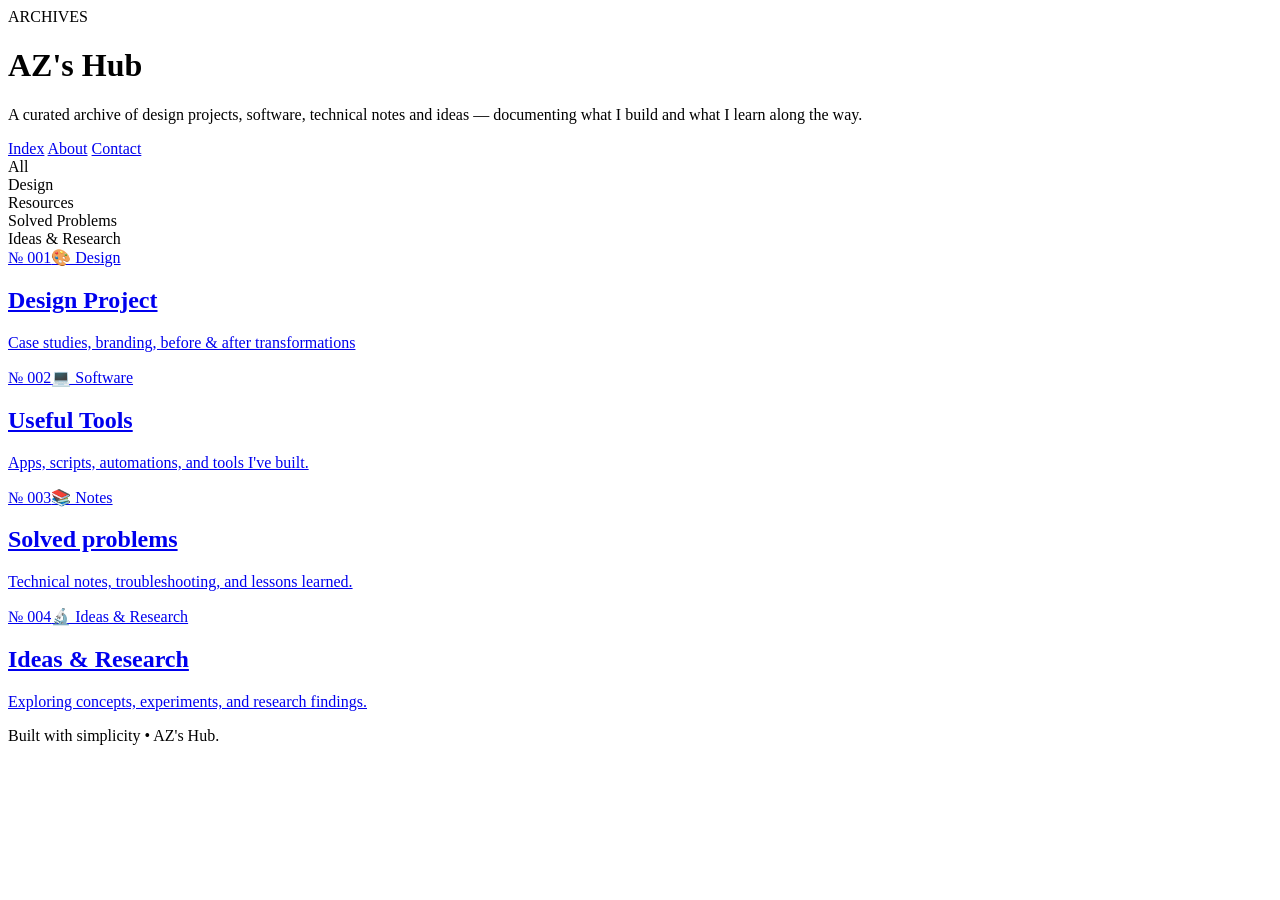
==== index.html @ 60852fb8 "Update index.html" ====
<!DOCTYPE html>
<html lang="en">
<head>
<meta charset="UTF-8">
<meta name="viewport" content="width=device-width, initial-scale=1.0">
<title>AZ's Hub</title>
<link rel="preconnect" href="https://fonts.googleapis.com">
<link href="https://fonts.googleapis.com/css2?family=Inter:wght@400;500;600;700&display=swap" rel="stylesheet">
<link rel="stylesheet" href="assets/css/style.css">
</head>
<body>

<div class="bg"><div class="orb o1"></div><div class="orb o2"></div><div class="orb o3"></div></div>
<div class="cursor-glow"></div>

<header class="site-header">
  <div class="wrap hero">
    <div class="id">ARCHIVES</div>
    <h1>AZ's Hub</h1>
    <p>A curated archive of design projects, software, technical notes and ideas — documenting what I build and what I learn along the way.</p>
    <nav>
      <a href="index.html">Index</a>
      <a href="#" onclick="return false;">About</a>
      <a href="#" onclick="return false;">Contact</a>
    </nav>
  </div>
</header>

<main class="wrap">

  <div class="filters">
    <div class="filter-flag active" data-type="all">All</div>
    <div class="filter-flag" data-type="design">Design</div>
    <div class="filter-flag" data-type="software">Resources</div>
    <div class="filter-flag" data-type="notes">Solved Problems</div>
    <div class="filter-flag" data-type="ideas & research">Ideas & Research</div>
  </div>

  <div class="catalog">

    <a class="entry" data-type="design" href="design/example-project.html">
      <div class="meta"><span>№ 001</span><span class="tag">🎨 Design</span></div>
      <h2>Design Project</h2>
      <p>Case studies, branding, before & after transformations</p>
    </a>

    <a class="entry" data-type="software" href="software/example-tool.html">
      <div class="meta"><span>№ 002</span><span class="tag">💻 Software</span></div>
      <h2>Useful Tools</h2>
      <p>Apps, scripts, automations, and tools I've built.</p>
    </a>

    <a class="entry" data-type="notes" href="notes/example-note.html">
      <div class="meta"><span>№ 003</span><span class="tag">📚 Notes</span></div>
      <h2>Solved problems</h2>
      <p>Technical notes, troubleshooting, and lessons learned.</p>
    </a>
    
        <a class="entry" data-type="ideas & research" href="ideas%20%26%20research/example-idea.html">
      <div class="meta"><span>№ 004</span><span class="tag">🔬 Ideas & Research</span></div>
      <h2>Ideas & Research</h2>
      <p>Exploring concepts, experiments, and research findings.</p>
    </a>

  </div>

</main>

<footer class="site-footer">Built with simplicity • AZ's Hub.</footer>

<script src="assets/js/main.js"></script>
</body>
</html>
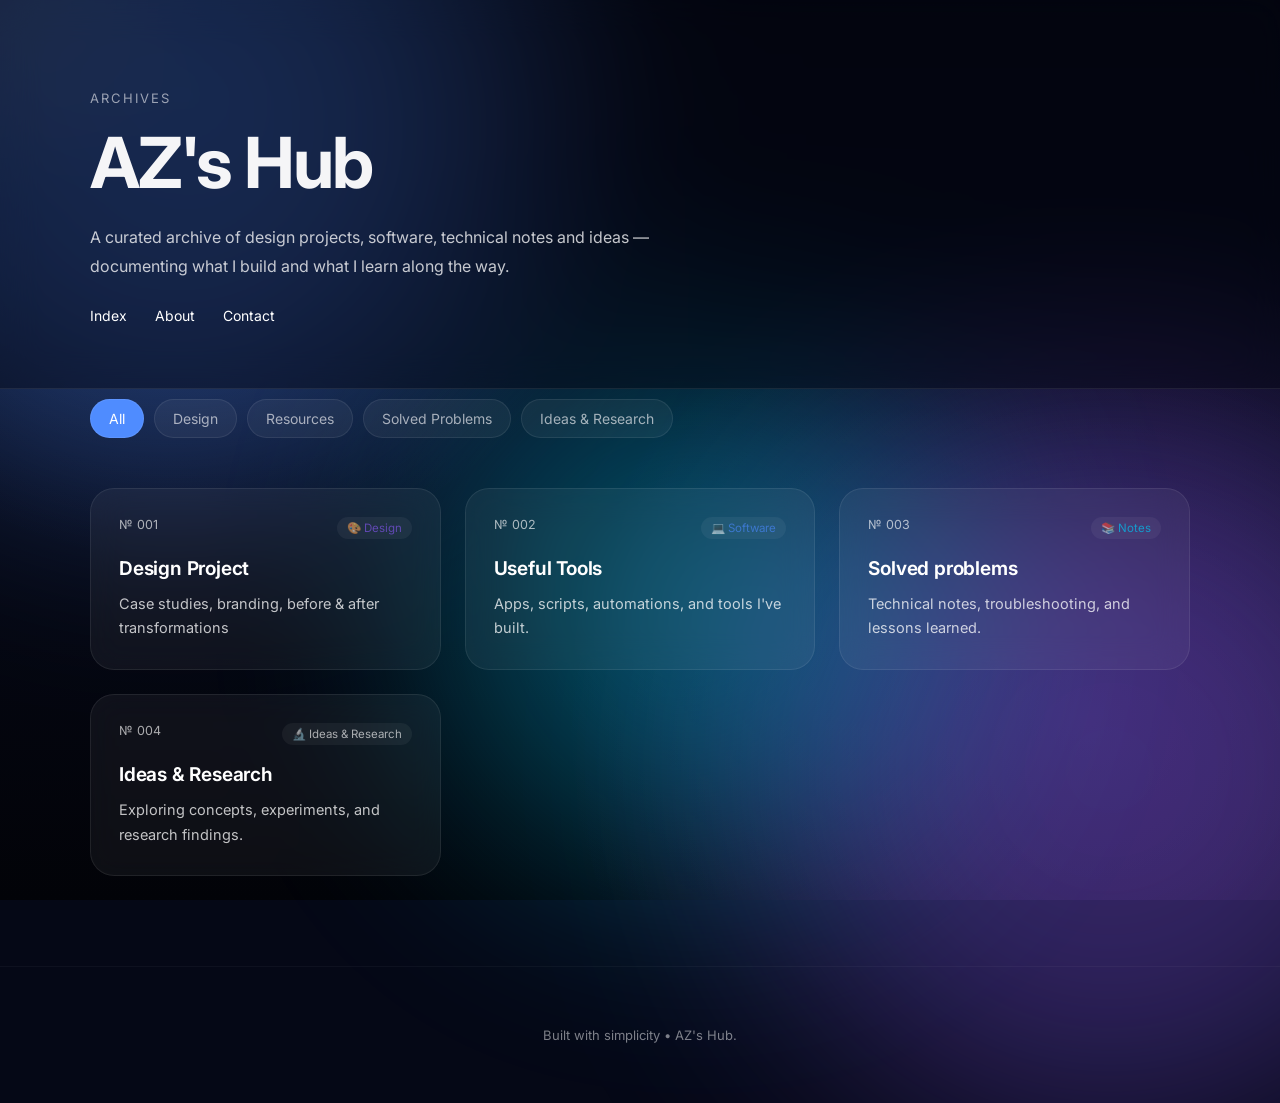
==== commit de2d0838: "Initial commit" ====
--- a/index.html
+++ b/index.html
@@ -3,7 +3,7 @@
 <head>
 <meta charset="UTF-8">
 <meta name="viewport" content="width=device-width, initial-scale=1.0">
-<title>AZ's Hub</title>
+<title>Your Name — Hub</title>
 <link rel="preconnect" href="https://fonts.googleapis.com">
 <link href="https://fonts.googleapis.com/css2?family=Inter:wght@400;500;600;700&display=swap" rel="stylesheet">
 <link rel="stylesheet" href="assets/css/style.css">
--- a/assets/css/style.css
+++ b/assets/css/style.css
@@ -0,0 +1,292 @@
+/* =========================================================
+   TOKENS — dark glass over drifting color orbs, cursor glow,
+   scroll-reactive hero. Matches the reference direction.
+   ========================================================= */
+:root {
+  --ink: #f5f5f7;
+  --ink-soft: rgba(245,245,247,0.65);
+  --ink-faint: rgba(245,245,247,0.45);
+
+  --glass: rgba(255,255,255,0.05);
+  --glass-strong: rgba(255,255,255,0.08);
+  --glass-border: rgba(255,255,255,0.08);
+
+  --accent-blue: #4f8cff;
+  --accent-purple: #8b5cf6;
+  --accent-cyan: #00d4ff;
+
+  --tag-design: var(--accent-purple);
+  --tag-software: var(--accent-blue);
+  --tag-notes: var(--accent-cyan);
+
+  --font: 'Inter', -apple-system, BlinkMacSystemFont, 'Segoe UI', Roboto, sans-serif;
+
+  --r-lg: 24px;
+  --r-md: 16px;
+  --r-sm: 10px;
+
+  --ease: cubic-bezier(0.25, 0.46, 0.45, 0.94);
+}
+
+* { margin: 0; padding: 0; box-sizing: border-box; }
+html { scroll-behavior: smooth; }
+
+body {
+  font-family: var(--font);
+  background: #050816;
+  color: var(--ink);
+  overflow-x: hidden;
+}
+
+a { color: inherit; }
+
+/* ---------- Background: base gradient + drifting orbs ---------- */
+
+.bg {
+  position: fixed;
+  inset: 0;
+  z-index: -2;
+  background:
+    radial-gradient(circle at 15% 10%, #4f8cff33 0, transparent 35%),
+    radial-gradient(circle at 85% 80%, #8b5cf633 0, transparent 40%),
+    linear-gradient(180deg, #02040b, #050816, #020308);
+}
+
+.orb {
+  position: absolute;
+  border-radius: 50%;
+  filter: blur(120px);
+  opacity: 0.35;
+  animation: drift 28s ease-in-out infinite alternate;
+}
+.orb.o1 { width: 700px; height: 700px; background: var(--accent-blue); top: -220px; left: -180px; }
+.orb.o2 { width: 700px; height: 700px; background: var(--accent-purple); right: -180px; bottom: -220px; animation-duration: 36s; }
+.orb.o3 { width: 500px; height: 500px; background: var(--accent-cyan); left: 35%; top: 40%; animation-duration: 42s; }
+
+@keyframes drift {
+  0%   { transform: translate(0, 0) scale(1); }
+  50%  { transform: translate(80px, -50px) scale(1.1); }
+  100% { transform: translate(-60px, 70px) scale(0.95); }
+}
+
+.cursor-glow {
+  position: fixed;
+  width: 420px; height: 420px;
+  border-radius: 50%;
+  pointer-events: none;
+  background: radial-gradient(circle, rgba(255,255,255,0.08), transparent 70%);
+  transform: translate(-50%, -50%);
+  filter: blur(30px);
+  z-index: -1;
+}
+
+@media (prefers-reduced-motion: reduce) {
+  .orb { animation: none; }
+  .cursor-glow { display: none; }
+}
+@media (hover: none) {
+  .cursor-glow { display: none; }
+}
+
+.wrap { width: min(1100px, 92%); margin: auto; }
+
+/* ---------- Header / hero ---------- */
+
+.site-header {
+  position: sticky;
+  top: 0;
+  z-index: 10;
+  background: rgba(5,8,22,0.45);
+  backdrop-filter: blur(18px);
+  -webkit-backdrop-filter: blur(18px);
+  border-bottom: 1px solid var(--glass-border);
+}
+
+.hero {
+  padding: 90px 0 60px;
+  will-change: transform;
+}
+
+.hero .id { opacity: 0.6; letter-spacing: 2px; font-size: 13px; margin-bottom: 14px; }
+.hero h1 { font-size: clamp(2.6rem, 6vw, 4.4rem); letter-spacing: -2px; font-weight: 700; margin-bottom: 18px; }
+.hero p { max-width: 620px; opacity: 0.8; line-height: 1.8; font-size: 16px; margin-bottom: 26px; }
+
+.hero nav { display: flex; gap: 28px; }
+.hero nav a {
+  color: #fff;
+  text-decoration: none;
+  font-size: 14px;
+  position: relative;
+  padding-bottom: 4px;
+}
+.hero nav a::after {
+  content: "";
+  position: absolute;
+  left: 0; bottom: -2px;
+  width: 0; height: 2px;
+  background: var(--accent-purple);
+  transition: width 0.3s var(--ease);
+}
+.hero nav a:hover::after { width: 100%; }
+
+/* detail pages use a shorter, non-hero header */
+.detail-header { padding: 56px 0 24px; }
+.detail-header .back {
+  font-size: 14px;
+  font-weight: 600;
+  color: var(--accent-blue);
+  text-decoration: none;
+  display: inline-block;
+  margin-bottom: 22px;
+  transition: opacity 0.25s var(--ease);
+}
+.detail-header .back:hover { opacity: 0.65; }
+.detail-header .meta { font-size: 13px; color: var(--ink-soft); margin-bottom: 10px; }
+.detail-header h1 { font-size: 2.2rem; font-weight: 700; letter-spacing: -1px; }
+
+/* ---------- Filters ---------- */
+
+.filters {
+  display: flex;
+  flex-wrap: wrap;
+  gap: 10px;
+  margin: 10px 0 50px;
+}
+.filter-flag {
+  padding: 10px 18px;
+  border: 1px solid var(--glass-border);
+  border-radius: 999px;
+  background: var(--glass);
+  font-size: 14px;
+  color: var(--ink-soft);
+  cursor: pointer;
+  transition: background 0.3s var(--ease), color 0.3s var(--ease);
+  user-select: none;
+}
+.filter-flag.active, .filter-flag:hover { background: var(--accent-blue); color: #fff; }
+
+/* ---------- Catalog ---------- */
+
+.catalog {
+  display: grid;
+  grid-template-columns: repeat(auto-fit, minmax(260px, 1fr));
+  gap: 24px;
+  padding-bottom: 90px;
+}
+
+.entry {
+  position: relative;
+  padding: 28px;
+  border-radius: var(--r-lg);
+  background: var(--glass);
+  backdrop-filter: blur(16px);
+  -webkit-backdrop-filter: blur(16px);
+  border: 1px solid var(--glass-border);
+  text-decoration: none;
+  color: #fff;
+  transition: transform 0.45s var(--ease), box-shadow 0.45s var(--ease), opacity 0.45s var(--ease);
+  opacity: 0;
+  transform: translateY(35px);
+}
+.entry.show { opacity: 1; transform: none; }
+.entry:hover { transform: translateY(-8px); box-shadow: 0 20px 60px rgba(79,140,255,0.2); }
+
+.entry .meta {
+  display: flex;
+  justify-content: space-between;
+  opacity: 0.65;
+  margin-bottom: 18px;
+  font-size: 12.5px;
+}
+.entry .tag {
+  padding: 4px 10px;
+  background: var(--glass-strong);
+  border-radius: 999px;
+  font-size: 11.5px;
+}
+.entry[data-type="design"] .tag   { color: var(--tag-design); }
+.entry[data-type="software"] .tag { color: var(--tag-software); }
+.entry[data-type="notes"] .tag    { color: var(--tag-notes); }
+
+.entry h2 { font-size: 19px; font-weight: 650; margin-bottom: 6px; letter-spacing: -0.2px; }
+.entry p { opacity: 0.75; line-height: 1.7; margin-top: 12px; font-size: 14.5px; }
+.entry.hidden { display: none; }
+
+/* ---------- Detail body ---------- */
+
+.detail-body {
+  max-width: 680px;
+  padding: 34px 36px 46px;
+  margin: 0 0 80px;
+  border-radius: var(--r-lg);
+  background: var(--glass);
+  backdrop-filter: blur(16px);
+  -webkit-backdrop-filter: blur(16px);
+  border: 1px solid var(--glass-border);
+}
+.detail-body h2 { font-size: 18px; font-weight: 650; margin: 30px 0 10px; }
+.detail-body p { margin: 0 0 16px; color: var(--ink-soft); line-height: 1.75; }
+
+.figure { margin: 24px 0; }
+.figure .placeholder {
+  aspect-ratio: 4/3;
+  background: rgba(255,255,255,0.04);
+  border: 1.5px dashed var(--glass-border);
+  display: flex; align-items: center; justify-content: center;
+  font-size: 13px; color: var(--ink-faint);
+  border-radius: var(--r-md);
+}
+.figure figcaption { font-size: 12.5px; color: var(--ink-faint); margin-top: 8px; }
+
+.code-block {
+  background: #02040b;
+  color: #e6e6ef;
+  font-family: 'SF Mono', Menlo, monospace;
+  font-size: 13px;
+  padding: 18px 20px;
+  border-radius: var(--r-md);
+  margin: 20px 0;
+  overflow-x: auto;
+  line-height: 1.7;
+  border: 1px solid var(--glass-border);
+}
+
+.download-btn {
+  display: inline-block;
+  font-size: 14px; font-weight: 600;
+  padding: 11px 20px;
+  background: var(--accent-blue);
+  border-radius: 999px;
+  text-decoration: none;
+  color: #fff;
+  margin-top: 8px;
+  transition: transform 0.3s var(--ease), box-shadow 0.3s var(--ease);
+  box-shadow: 0 6px 16px rgba(79,140,255,0.35);
+}
+.download-btn:hover { transform: translateY(-2px) scale(1.03); box-shadow: 0 10px 24px rgba(79,140,255,0.45); }
+
+.steps { list-style: none; margin: 24px 0; counter-reset: step; }
+.steps li { counter-increment: step; position: relative; padding-left: 42px; margin-bottom: 20px; color: var(--ink-soft); }
+.steps li strong { color: var(--ink); }
+.steps li::before {
+  content: counter(step);
+  position: absolute; left: 0; top: -1px;
+  font-size: 12px; font-weight: 700; color: #050816;
+  background: var(--accent-cyan);
+  width: 24px; height: 24px; border-radius: 50%;
+  display: flex; align-items: center; justify-content: center;
+}
+
+/* ---------- Footer ---------- */
+
+footer.site-footer {
+  text-align: center;
+  padding: 60px;
+  opacity: 0.5;
+  border-top: 1px solid var(--glass-border);
+  font-size: 13px;
+}
+
+@media (max-width: 640px) {
+  .catalog { grid-template-columns: 1fr; }
+}
